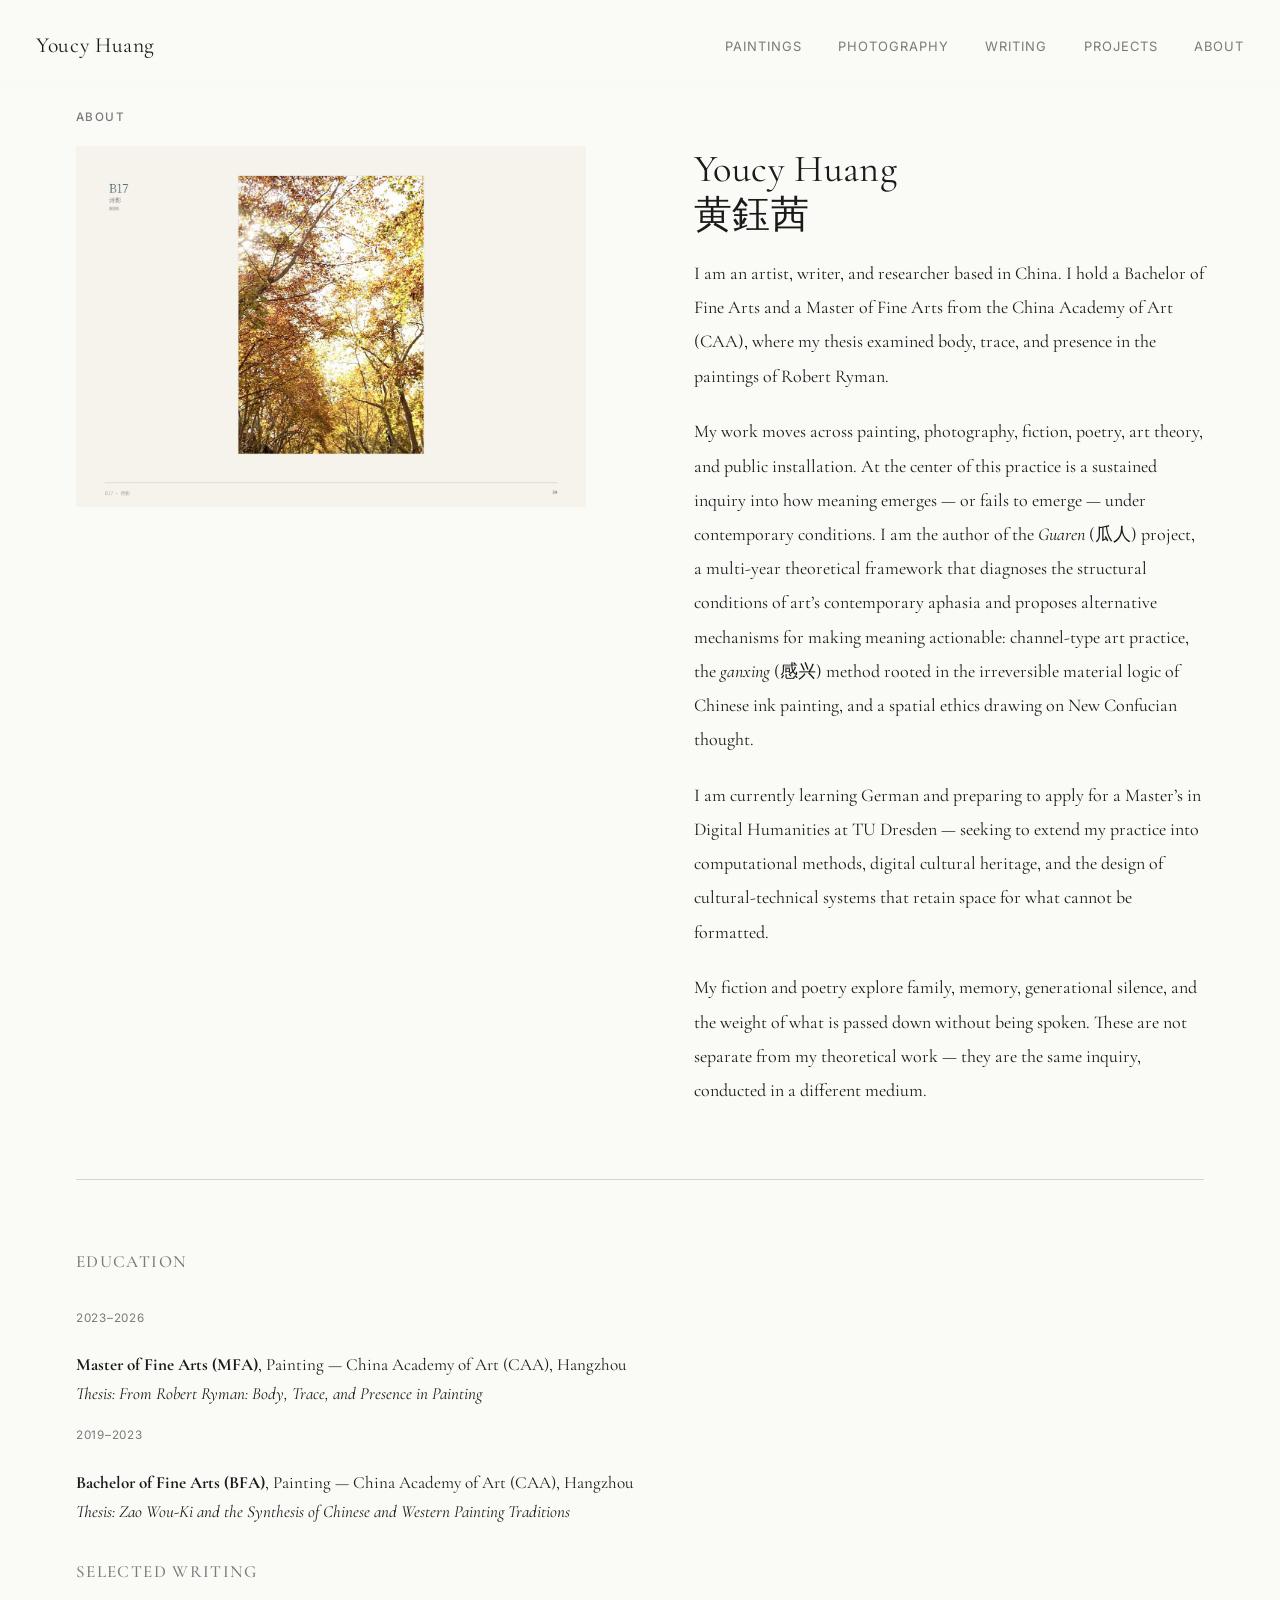
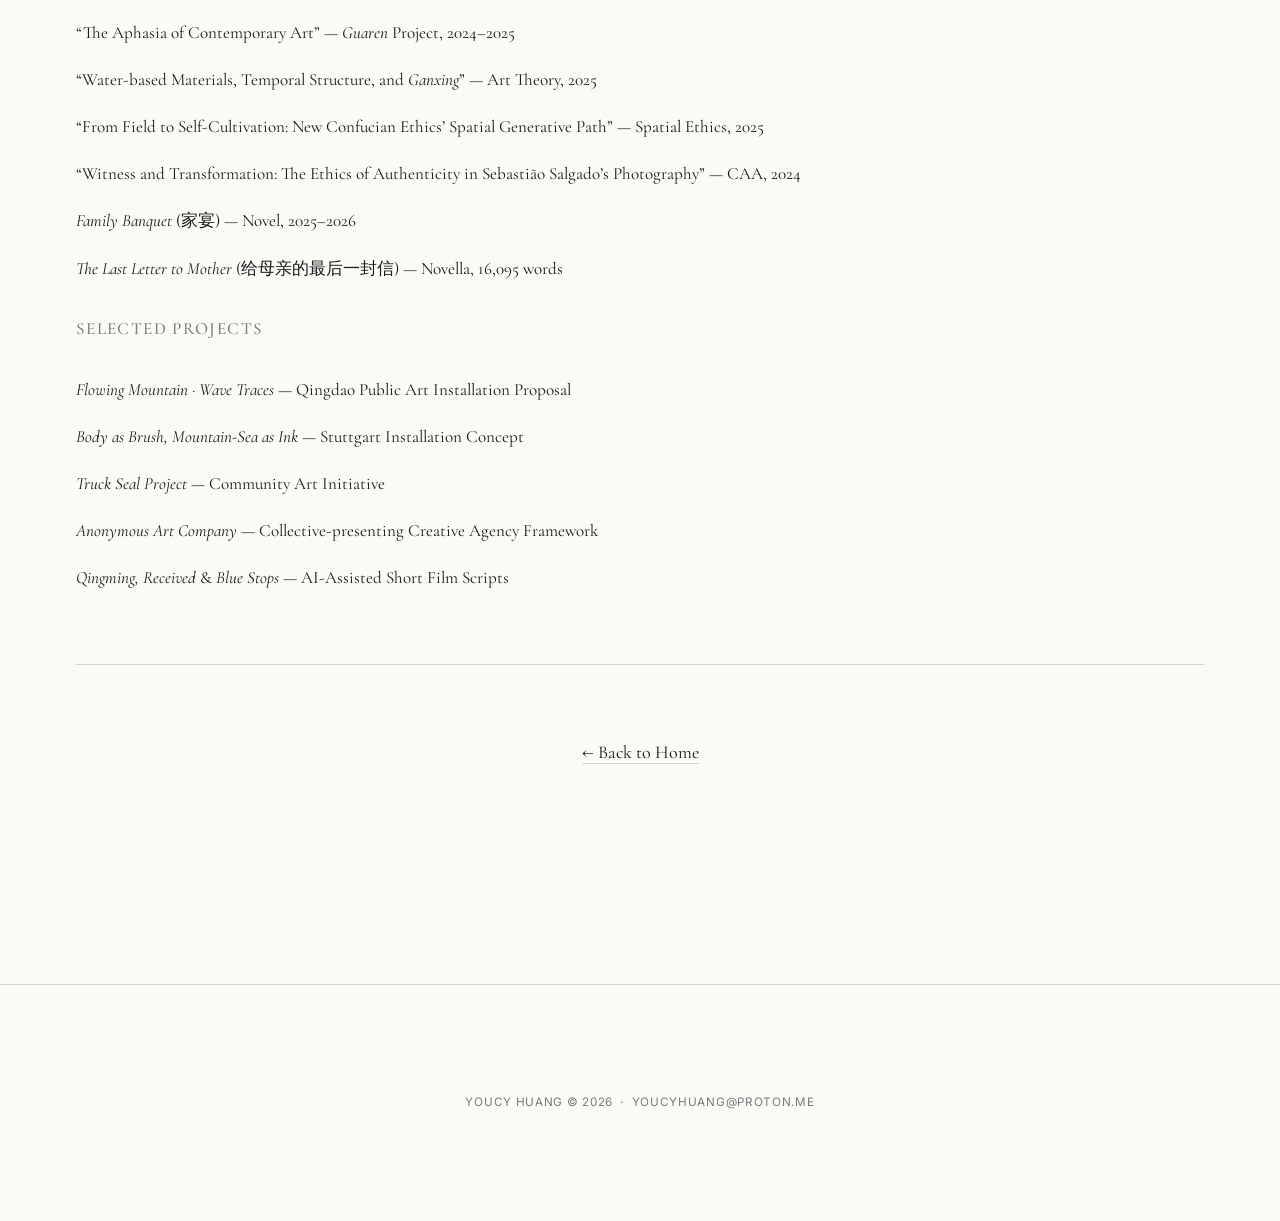
==== about.html @ d2e5f7a2 "Initial portfolio site — Cézanne catalog style - Clean HTML/CSS with pure static hosting for GitHub " ====
<!DOCTYPE html>
<html lang="en">
<head>
  <meta charset="UTF-8">
  <meta name="viewport" content="width=device-width, initial-scale=1.0">
  <title>About — Youcy Huang</title>
  <meta name="description" content="About Youcy Huang (黄鈺茜) — artist, writer, and researcher. BFA & MFA from China Academy of Art.">
  <link rel="stylesheet" href="assets/css/style.css">
  <link rel="icon" type="image/svg+xml" href="data:image/svg+xml,<svg xmlns='http://www.w3.org/2000/svg' viewBox='0 0 100 100'><text y='.9em' font-size='90'>山</text></svg>">
</head>
<body>

<nav class="nav">
  <a href="index.html" class="nav-logo">Youcy Huang</a>
  <button class="nav-mobile-toggle" aria-label="Menu" onclick="document.querySelector('.nav-links').classList.toggle('active')">
    <svg width="20" height="14" viewBox="0 0 20 14" fill="none" stroke="currentColor" stroke-width="1.5">
      <line x1="0" y1="1" x2="20" y2="1"/><line x1="0" y1="7" x2="20" y2="7"/><line x1="0" y1="13" x2="20" y2="13"/>
    </svg>
  </button>
  <ul class="nav-links">
    <li><a href="paintings.html">Paintings</a></li>
    <li><a href="photography.html">Photography</a></li>
    <li><a href="writing.html">Writing</a></li>
    <li><a href="projects.html">Projects</a></li>
    <li><a href="about.html">About</a></li>
  </ul>
</nav>

<main class="page">
  <section class="section">
    <p class="section-label">About</p>

    <div class="about-grid">
      <div class="about-image">
        <img src="assets/images/photography/photo_17.png" alt="Youcy Huang" loading="lazy">
      </div>
      <div class="about-text">
        <h2 style="margin-bottom: var(--gap-sm);">Youcy Huang<br>黄鈺茜</h2>
        <p>
          I am an artist, writer, and researcher based in China. I hold a Bachelor of Fine Arts and a Master of Fine Arts from the China Academy of Art (CAA), where my thesis examined body, trace, and presence in the paintings of Robert Ryman.
        </p>
        <p>
          My work moves across painting, photography, fiction, poetry, art theory, and public installation. At the center of this practice is a sustained inquiry into how meaning emerges — or fails to emerge — under contemporary conditions. I am the author of the <em>Guaren</em> (瓜人) project, a multi-year theoretical framework that diagnoses the structural conditions of art&rsquo;s contemporary aphasia and proposes alternative mechanisms for making meaning actionable: channel-type art practice, the <em>ganxing</em> (感兴) method rooted in the irreversible material logic of Chinese ink painting, and a spatial ethics drawing on New Confucian thought.
        </p>
        <p>
          I am currently learning German and preparing to apply for a Master&rsquo;s in Digital Humanities at TU Dresden — seeking to extend my practice into computational methods, digital cultural heritage, and the design of cultural-technical systems that retain space for what cannot be formatted.
        </p>
        <p>
          My fiction and poetry explore family, memory, generational silence, and the weight of what is passed down without being spoken. These are not separate from my theoretical work — they are the same inquiry, conducted in a different medium.
        </p>
      </div>
    </div>

    <!-- CV -->
    <div class="section-rule"></div>
    <h4>Education</h4>
    <div class="cv-section">
      <div class="cv-entry">
        <p class="date">2023–2026</p>
        <p class="desc"><strong>Master of Fine Arts (MFA)</strong>, Painting — China Academy of Art (CAA), Hangzhou<br>
        <em>Thesis: From Robert Ryman: Body, Trace, and Presence in Painting</em></p>
      </div>
      <div class="cv-entry">
        <p class="date">2019–2023</p>
        <p class="desc"><strong>Bachelor of Fine Arts (BFA)</strong>, Painting — China Academy of Art (CAA), Hangzhou<br>
        <em>Thesis: Zao Wou-Ki and the Synthesis of Chinese and Western Painting Traditions</em></p>
      </div>
    </div>

    <h4 style="margin-top: var(--gap-md);">Selected Writing</h4>
    <div class="cv-section">
      <div class="cv-entry">
        <p class="desc">“The Aphasia of Contemporary Art” — <em>Guaren</em> Project, 2024–2025</p>
      </div>
      <div class="cv-entry">
        <p class="desc">“Water-based Materials, Temporal Structure, and <em>Ganxing</em>” — Art Theory, 2025</p>
      </div>
      <div class="cv-entry">
        <p class="desc">“From Field to Self-Cultivation: New Confucian Ethics&rsquo; Spatial Generative Path” — Spatial Ethics, 2025</p>
      </div>
      <div class="cv-entry">
        <p class="desc">“Witness and Transformation: The Ethics of Authenticity in Sebastião Salgado&rsquo;s Photography” — CAA, 2024</p>
      </div>
      <div class="cv-entry">
        <p class="desc"><em>Family Banquet</em> (家宴) — Novel, 2025–2026</p>
      </div>
      <div class="cv-entry">
        <p class="desc"><em>The Last Letter to Mother</em> (给母亲的最后一封信) — Novella, 16,095 words</p>
      </div>
    </div>

    <h4 style="margin-top: var(--gap-md);">Selected Projects</h4>
    <div class="cv-section">
      <div class="cv-entry">
        <p class="desc"><em>Flowing Mountain · Wave Traces</em> — Qingdao Public Art Installation Proposal</p>
      </div>
      <div class="cv-entry">
        <p class="desc"><em>Body as Brush, Mountain-Sea as Ink</em> — Stuttgart Installation Concept</p>
      </div>
      <div class="cv-entry">
        <p class="desc"><em>Truck Seal Project</em> — Community Art Initiative</p>
      </div>
      <div class="cv-entry">
        <p class="desc"><em>Anonymous Art Company</em> — Collective-presenting Creative Agency Framework</p>
      </div>
      <div class="cv-entry">
        <p class="desc"><em>Qingming, Received</em> &amp; <em>Blue Stops</em> — AI-Assisted Short Film Scripts</p>
      </div>
    </div>

    <div class="section-rule"></div>
    <p style="text-align: center;">
      <a href="index.html">← Back to Home</a>
    </p>
  </section>
</main>

<footer class="footer">
  <p>Youcy Huang &copy; 2026 &nbsp;·&nbsp; youcyhuang@proton.me</p>
</footer>

<script src="assets/js/main.js"></script>
</body>
</html>
---- assets/css/style.css ----
/* ========================================
   Youcy Huang — Portfolio
   Cézanne Catalog Style
   ======================================== */

/* --- Fonts --- */
@import url('https://fonts.googleapis.com/css2?family=Cormorant+Garamond:ital,wght@0,300;0,400;0,500;0,600;1,300;1,400&family=Inter:wght@300;400;500&display=swap');

/* --- Reset & Base --- */
*, *::before, *::after { box-sizing: border-box; margin: 0; padding: 0; }

:root {
  --cream: #fafaf7;
  --warm-white: #f5f3ee;
  --paper: #f0ede5;
  --ink: #1a1a1a;
  --ink-light: #4a4a4a;
  --ink-muted: #7a7a7a;
  --rule: #d9d5cd;
  --serif: 'Cormorant Garamond', 'Garamond', 'Georgia', serif;
  --sans: 'Inter', 'Helvetica Neue', 'Arial', sans-serif;
  --gap-xs: 0.5rem;
  --gap-sm: 1rem;
  --gap-md: 2rem;
  --gap-lg: 4rem;
  --gap-xl: 6rem;
  --max-width: 1200px;
  --page-padding: 2rem;
}

html {
  font-size: 18px;
  scroll-behavior: smooth;
  -webkit-font-smoothing: antialiased;
  -moz-osx-font-smoothing: grayscale;
}

body {
  font-family: var(--serif);
  background: var(--cream);
  color: var(--ink);
  line-height: 1.7;
  min-height: 100vh;
}

/* --- Typography --- */
h1, h2, h3, h4, h5 {
  font-family: var(--serif);
  font-weight: 400;
  line-height: 1.2;
  letter-spacing: 0.01em;
}

h1 { font-size: clamp(2.5rem, 5vw, 4.5rem); font-weight: 300; }
h2 { font-size: clamp(1.6rem, 3vw, 2.2rem); font-weight: 400; }
h3 { font-size: 1.1rem; font-weight: 500; }
h4 { font-size: 0.95rem; font-weight: 500; text-transform: uppercase; letter-spacing: 0.08em; color: var(--ink-muted); }

p { margin-bottom: 1.2rem; }
p:last-child { margin-bottom: 0; }

a {
  color: var(--ink);
  text-decoration: none;
  border-bottom: 1px solid var(--rule);
  transition: border-color 0.3s, color 0.3s;
}
a:hover { border-bottom-color: var(--ink); }

small, .caption {
  font-family: var(--sans);
  font-size: 0.72rem;
  font-weight: 300;
  color: var(--ink-muted);
  letter-spacing: 0.03em;
}

blockquote {
  margin: var(--gap-md) 0;
  padding-left: var(--gap-md);
  border-left: 1px solid var(--rule);
  font-style: italic;
  color: var(--ink-light);
}

/* --- Navigation --- */
.nav {
  position: fixed;
  top: 0;
  left: 0;
  right: 0;
  z-index: 100;
  padding: 1.5rem var(--page-padding);
  background: linear-gradient(to bottom, var(--cream) 60%, transparent);
  display: flex;
  justify-content: space-between;
  align-items: center;
}

.nav-logo {
  font-family: var(--serif);
  font-size: 1.2rem;
  font-weight: 400;
  letter-spacing: 0.03em;
  border: none;
}
.nav-logo:hover { border: none; opacity: 0.7; }

.nav-links {
  display: flex;
  gap: var(--gap-md);
  list-style: none;
}

.nav-links a {
  font-family: var(--sans);
  font-size: 0.72rem;
  font-weight: 400;
  letter-spacing: 0.08em;
  text-transform: uppercase;
  border: none;
  color: var(--ink-muted);
  transition: color 0.3s;
}
.nav-links a:hover { color: var(--ink); border: none; }

.nav-mobile-toggle {
  display: none;
  background: none;
  border: none;
  cursor: pointer;
  padding: 0.5rem;
}

/* --- Layout --- */
.page {
  padding: 0 var(--page-padding);
  max-width: var(--max-width);
  margin: 0 auto;
}

.section {
  padding: var(--gap-xl) 0;
}

.section-label {
  font-family: var(--sans);
  font-size: 0.65rem;
  font-weight: 500;
  letter-spacing: 0.12em;
  text-transform: uppercase;
  color: var(--ink-muted);
  margin-bottom: var(--gap-sm);
}

.section-rule {
  width: 100%;
  height: 1px;
  background: var(--rule);
  margin: var(--gap-lg) 0;
}

/* --- Home / Hero --- */
.hero {
  min-height: 90vh;
  display: flex;
  flex-direction: column;
  justify-content: center;
  padding-top: 5rem;
}

.hero-title {
  font-size: clamp(3rem, 7vw, 6rem);
  font-weight: 300;
  letter-spacing: 0.02em;
  line-height: 1.05;
  margin-bottom: var(--gap-sm);
}

.hero-subtitle {
  font-family: var(--serif);
  font-size: clamp(1rem, 2vw, 1.3rem);
  font-style: italic;
  font-weight: 300;
  color: var(--ink-light);
  margin-bottom: var(--gap-lg);
}

.hero-statement {
  max-width: 620px;
  font-size: 1.05rem;
  line-height: 1.8;
  color: var(--ink-light);
}

/* --- Gallery Grid --- */
.gallery-grid {
  display: grid;
  grid-template-columns: repeat(auto-fill, minmax(280px, 1fr));
  gap: var(--gap-md);
}

.gallery-grid.wide {
  grid-template-columns: repeat(auto-fill, minmax(380px, 1fr));
}

.gallery-item {
  cursor: pointer;
  transition: opacity 0.3s;
}
.gallery-item:hover { opacity: 0.85; }

.gallery-item img {
  width: 100%;
  height: auto;
  display: block;
  background: var(--paper);
}

.gallery-caption {
  margin-top: var(--gap-xs);
  display: flex;
  justify-content: space-between;
  align-items: baseline;
}

.gallery-caption .title {
  font-family: var(--serif);
  font-style: italic;
  font-size: 0.9rem;
}

.gallery-caption .meta {
  font-family: var(--sans);
  font-size: 0.65rem;
  letter-spacing: 0.05em;
  color: var(--ink-muted);
  text-transform: uppercase;
}

/* --- Featured Image (full-bleed) --- */
.featured-image {
  width: 100%;
  margin: var(--gap-lg) 0;
}

.featured-image img {
  width: 100%;
  height: auto;
  display: block;
}

.featured-image .caption {
  margin-top: var(--gap-xs);
  text-align: right;
}

/* --- Writing / Text Layout --- */
.text-block {
  max-width: 640px;
  margin: 0 auto;
}

.text-block h2 {
  margin-bottom: var(--gap-sm);
}

.text-block .meta {
  font-family: var(--sans);
  font-size: 0.65rem;
  letter-spacing: 0.08em;
  color: var(--ink-muted);
  text-transform: uppercase;
  margin-bottom: var(--gap-md);
}

.writing-list {
  list-style: none;
}

.writing-list li {
  padding: var(--gap-sm) 0;
  border-bottom: 1px solid var(--rule);
}

.writing-list a {
  display: flex;
  justify-content: space-between;
  align-items: baseline;
  border: none;
  padding: var(--gap-xs) 0;
}
.writing-list a:hover { opacity: 0.6; border: none; }

.writing-list .title {
  font-family: var(--serif);
  font-size: 1.1rem;
  font-style: italic;
}

.writing-list .meta {
  font-family: var(--sans);
  font-size: 0.65rem;
  letter-spacing: 0.06em;
  color: var(--ink-muted);
  text-transform: uppercase;
  flex-shrink: 0;
  margin-left: var(--gap-md);
  margin-bottom: 0;
}

/* --- Project Cards --- */
.project-card {
  display: grid;
  grid-template-columns: 1fr 1fr;
  gap: var(--gap-lg);
  align-items: center;
  padding: var(--gap-md) 0;
  border-bottom: 1px solid var(--rule);
}

.project-card img {
  width: 100%;
  height: auto;
  display: block;
}

.project-card h3 {
  margin-bottom: var(--gap-xs);
}

.project-card p {
  font-size: 0.95rem;
  color: var(--ink-light);
}

/* --- About --- */
.about-grid {
  display: grid;
  grid-template-columns: 1fr 1fr;
  gap: var(--gap-xl);
  align-items: start;
}

.about-image img {
  width: 100%;
  height: auto;
  display: block;
}

.about-text p {
  font-size: 1rem;
  line-height: 1.9;
}

.cv-section {
  margin-top: var(--gap-md);
}

.cv-section h4 {
  margin-bottom: var(--gap-xs);
  margin-top: var(--gap-md);
}

.cv-entry {
  margin-bottom: var(--gap-sm);
}

.cv-entry .date {
  font-family: var(--sans);
  font-size: 0.65rem;
  letter-spacing: 0.06em;
  color: var(--ink-muted);
  text-transform: uppercase;
}

.cv-entry .desc {
  font-size: 0.95rem;
}

/* --- Footer --- */
.footer {
  padding: var(--gap-xl) var(--page-padding);
  text-align: center;
  border-top: 1px solid var(--rule);
  margin-top: var(--gap-xl);
}

.footer p {
  font-family: var(--sans);
  font-size: 0.65rem;
  color: var(--ink-muted);
  letter-spacing: 0.06em;
  text-transform: uppercase;
  margin: 0;
}

/* --- Lightbox --- */
.lightbox {
  display: none;
  position: fixed;
  inset: 0;
  z-index: 200;
  background: rgba(245, 243, 238, 0.97);
  cursor: pointer;
  align-items: center;
  justify-content: center;
}

.lightbox.active {
  display: flex;
}

.lightbox img {
  max-width: 90vw;
  max-height: 90vh;
  object-fit: contain;
  box-shadow: 0 4px 40px rgba(0,0,0,0.08);
}

.lightbox-close {
  position: absolute;
  top: 1.5rem;
  right: 1.5rem;
  font-family: var(--sans);
  font-size: 0.72rem;
  letter-spacing: 0.08em;
  text-transform: uppercase;
  color: var(--ink-muted);
  background: none;
  border: none;
  cursor: pointer;
  padding: 0.5rem;
}
.lightbox-close:hover { color: var(--ink); }

.lightbox-caption {
  position: absolute;
  bottom: 2rem;
  left: 50%;
  transform: translateX(-50%);
  text-align: center;
}

/* --- Responsive --- */
@media (max-width: 768px) {
  :root {
    --page-padding: 1.2rem;
    --gap-lg: 2rem;
    --gap-xl: 3rem;
  }

  html { font-size: 16px; }

  .nav-mobile-toggle { display: block; }

  .nav-links {
    display: none;
    position: absolute;
    top: 100%;
    left: 0;
    right: 0;
    background: var(--cream);
    flex-direction: column;
    padding: var(--gap-sm) var(--page-padding);
    border-bottom: 1px solid var(--rule);
  }

  .nav-links.active { display: flex; }

  .project-card {
    grid-template-columns: 1fr;
    gap: var(--gap-sm);
  }

  .about-grid {
    grid-template-columns: 1fr;
    gap: var(--gap-md);
  }

  .gallery-grid.wide {
    grid-template-columns: 1fr;
  }

  .writing-list .meta {
    display: block;
    margin-left: 0;
    margin-top: 0.2rem;
  }
}
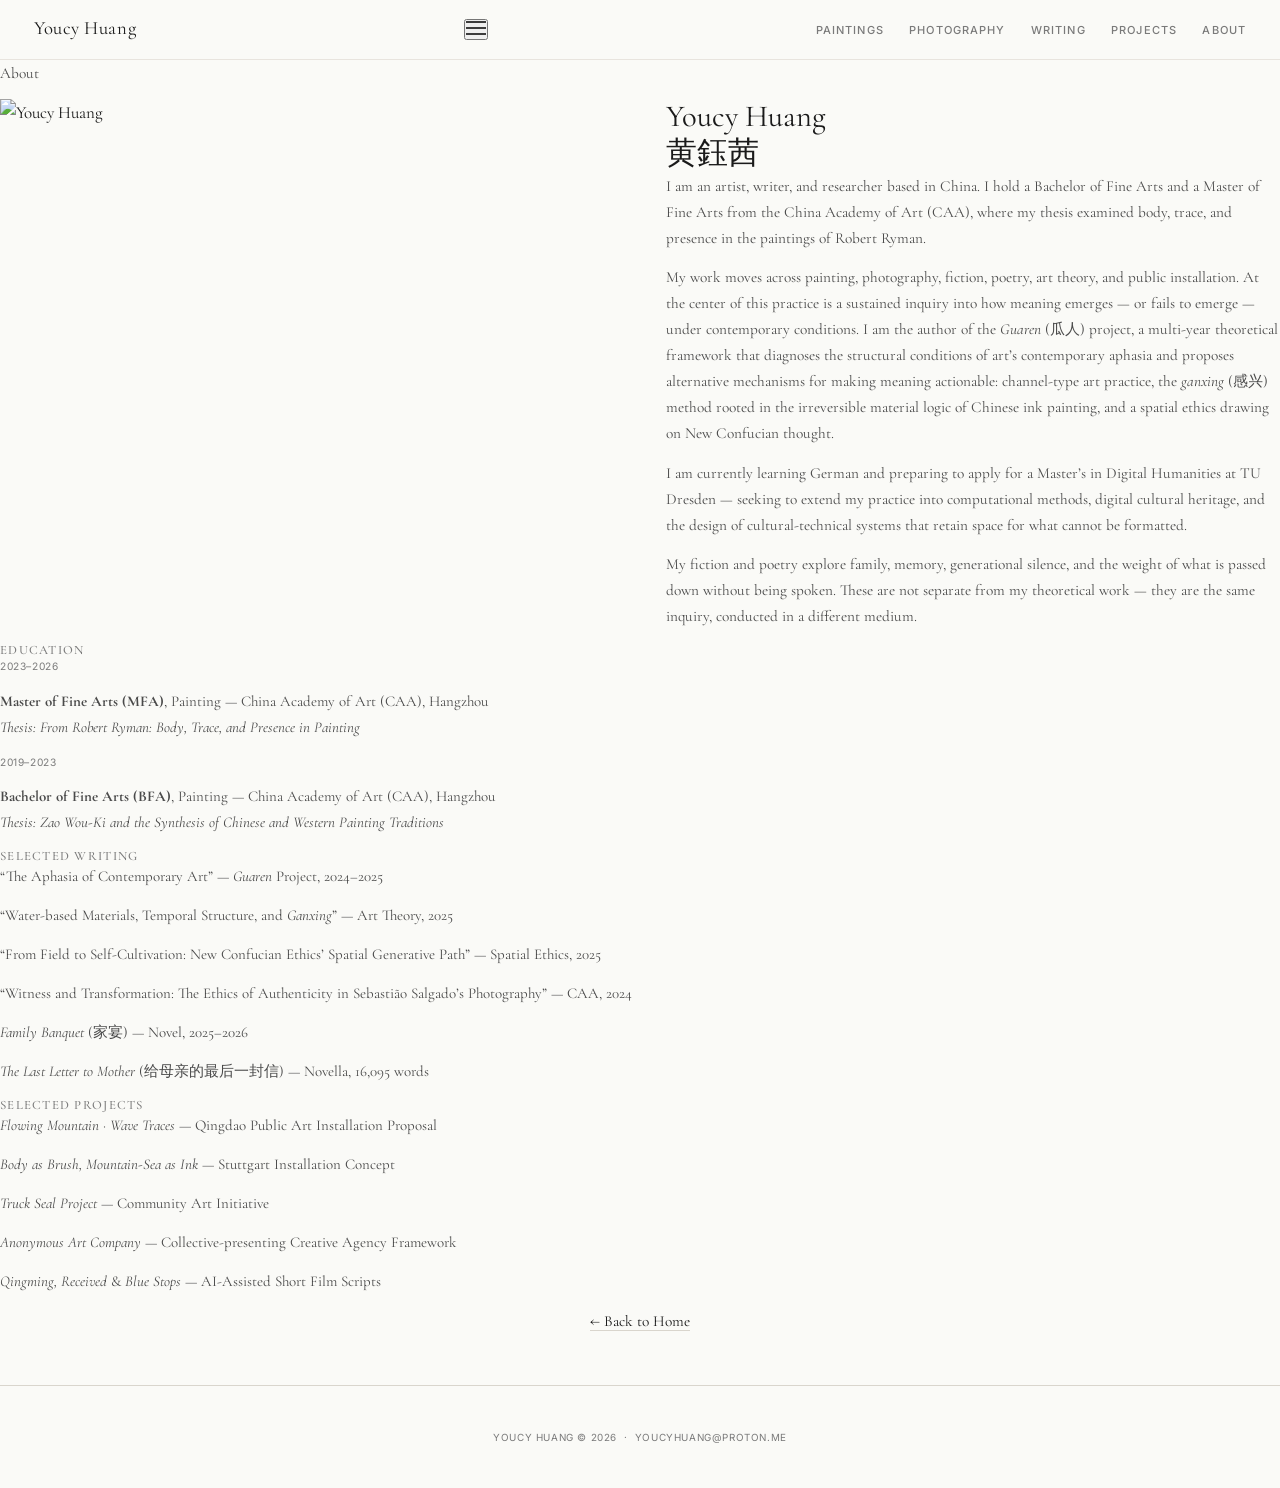
==== commit 254d73d3: "Clean up stale JS files, remove unused script references" ====
--- a/about.html
+++ b/about.html
@@ -119,6 +119,5 @@
   <p>Youcy Huang &copy; 2026 &nbsp;·&nbsp; youcyhuang@proton.me</p>
 </footer>
 
-<script src="assets/js/main.js"></script>
 </body>
 </html>
--- a/assets/css/style.css
+++ b/assets/css/style.css
@@ -1,490 +1,169 @@
 /* ========================================
-   Youcy Huang — Portfolio
-   Cézanne Catalog Style
+   Youcy Huang — Portfolio v3
+   Cézanne Catalogue Style
    ======================================== */
 
-/* --- Fonts --- */
-@import url('https://fonts.googleapis.com/css2?family=Cormorant+Garamond:ital,wght@0,300;0,400;0,500;0,600;1,300;1,400&family=Inter:wght@300;400;500&display=swap');
+@import url('https://fonts.googleapis.com/css2?family=Cormorant+Garamond:ital,wght@0,300;0,400;0,500;0,600;1,300;1,400&family=Inter:wght@300;400;500;600&display=swap');
 
-/* --- Reset & Base --- */
-*, *::before, *::after { box-sizing: border-box; margin: 0; padding: 0; }
+*,*::before,*::after{box-sizing:border-box;margin:0;padding:0}
 
-:root {
-  --cream: #fafaf7;
-  --warm-white: #f5f3ee;
-  --paper: #f0ede5;
-  --ink: #1a1a1a;
-  --ink-light: #4a4a4a;
-  --ink-muted: #7a7a7a;
-  --rule: #d9d5cd;
-  --serif: 'Cormorant Garamond', 'Garamond', 'Georgia', serif;
-  --sans: 'Inter', 'Helvetica Neue', 'Arial', sans-serif;
-  --gap-xs: 0.5rem;
-  --gap-sm: 1rem;
-  --gap-md: 2rem;
-  --gap-lg: 4rem;
-  --gap-xl: 6rem;
-  --max-width: 1200px;
-  --page-padding: 2rem;
+:root{
+  --cream:#fafaf7; --warm:#f5f3ee; --paper:#f0ede5;
+  --ink:#1a1a1a; --ink-light:#4a4a4a; --muted:#7a7a7a; --faint:#b0aca5;
+  --rule:#d9d5cd; --rule-light:#e8e4de;
+  --serif:'Cormorant Garamond','Garamond','Georgia',serif;
+  --sans:'Inter','Helvetica Neue','Arial',sans-serif;
+  --nav-h:3.5rem;
+  --thumb-size: 200px;
 }
+html{font-size:17px;scroll-behavior:smooth;-webkit-font-smoothing:antialiased}
+body{font-family:var(--serif);background:var(--cream);color:var(--ink);line-height:1.7}
 
-html {
-  font-size: 18px;
-  scroll-behavior: smooth;
-  -webkit-font-smoothing: antialiased;
-  -moz-osx-font-smoothing: grayscale;
+/* Typography */
+h1,h2,h3,h4{font-family:var(--serif);font-weight:400;line-height:1.2}
+h1{font-size:clamp(2.5rem,5vw,4rem);font-weight:300;letter-spacing:.02em}
+h2{font-size:clamp(1.4rem,2.5vw,1.8rem)}
+h3{font-size:1rem;font-weight:500}
+h4{font-size:.75rem;font-weight:500;text-transform:uppercase;letter-spacing:.1em;color:var(--muted)}
+p{font-size:.9rem;color:var(--ink-light);margin-bottom:.8rem}
+a{color:var(--ink);text-decoration:none;border-bottom:1px solid var(--rule);transition:border-color .2s}
+a:hover{border-bottom-color:var(--ink)}
+
+/* Navigation */
+.nav{position:fixed;top:0;left:0;right:0;z-index:100;height:var(--nav-h);padding:0 2rem;background:rgba(250,250,247,.93);backdrop-filter:blur(8px);border-bottom:1px solid var(--rule-light);display:flex;justify-content:space-between;align-items:center}
+.nav-logo{font-family:var(--serif);font-size:1.1rem;letter-spacing:.03em;border:none}
+.nav-logo:hover{border:none;opacity:.6}
+.nav-links{display:flex;gap:1.5rem;list-style:none}
+.nav-links a{font-family:var(--sans);font-size:.65rem;font-weight:500;letter-spacing:.1em;text-transform:uppercase;border:none;color:var(--muted)}
+.nav-links a:hover,.nav-links a.active{color:var(--ink)}
+.nav-links a.active::after{content:'';display:block;width:100%;height:1px;background:var(--ink);margin-top:2px}
+
+/* Page */
+.page{padding-top:var(--nav-h)}
+.page-inner{max-width:1340px;margin:0 auto;padding:2.5rem 2rem}
+
+/* ============================================= */
+/* PAINTINGS — CÉZANNE CATALOGUE STYLE            */
+/* ============================================= */
+
+/* Toolbar */
+.catalog-toolbar{display:flex;justify-content:space-between;align-items:center;padding-bottom:1.5rem;border-bottom:1px solid var(--rule);margin-bottom:2rem;flex-wrap:wrap;gap:1rem}
+.catalog-toolbar h1{font-size:1.6rem;font-weight:400;margin:0}
+.catalog-controls{display:flex;align-items:center;gap:1rem}
+.catalog-controls label{font-family:var(--sans);font-size:.62rem;letter-spacing:.06em;text-transform:uppercase;color:var(--muted)}
+.catalog-controls input[type=range]{width:100px;accent-color:var(--ink)}
+
+/* Period section */
+.period-section{margin-bottom:3rem}
+.period-head{display:flex;justify-content:space-between;align-items:baseline;padding:1rem 0;border-bottom:1px solid var(--rule-light);margin-bottom:1.2rem}
+.period-head h2{font-size:1.2rem;font-weight:500}
+.period-head .years{font-family:var(--sans);font-size:.62rem;letter-spacing:.08em;color:var(--muted);text-transform:uppercase}
+.period-desc{max-width:640px;font-size:.85rem;color:var(--ink-light);margin-bottom:1.2rem;line-height:1.7}
+
+/* Catalogue grid — CSS Grid with user-adjustable column width */
+.catalogue-grid{
+  display:grid;
+  grid-template-columns:repeat(auto-fill, minmax(var(--thumb-size), 1fr));
+  gap:1.5rem;
 }
+.catalogue-item{cursor:pointer;transition:opacity .2s}
+.catalogue-item:hover{opacity:.82}
+.catalogue-item img{width:100%;height:auto;display:block;background:var(--paper)}
+.catalogue-item .cat-info{margin-top:.4rem}
+.catalogue-item .cat-title{display:block;font-family:var(--serif);font-style:italic;font-size:.82rem}
+.catalogue-item .cat-meta{font-family:var(--sans);font-size:.58rem;color:var(--muted);letter-spacing:.04em;text-transform:uppercase}
 
-body {
-  font-family: var(--serif);
-  background: var(--cream);
-  color: var(--ink);
-  line-height: 1.7;
-  min-height: 100vh;
+/* Annotation panel */
+.ann-panel{display:none;position:fixed;right:0;top:var(--nav-h);bottom:0;width:380px;background:var(--cream);border-left:1px solid var(--rule);padding:2rem 1.5rem;overflow-y:auto;z-index:90;box-shadow:-4px 0 30px rgba(0,0,0,.04)}
+.ann-panel.open{display:block}
+.ann-panel .ann-close{font-family:var(--sans);font-size:.62rem;letter-spacing:.08em;text-transform:uppercase;color:var(--muted);cursor:pointer;background:none;border:none;margin-bottom:1.5rem;display:block}
+.ann-panel h3{font-style:italic;margin-bottom:.3rem}
+.ann-panel .meta{font-family:var(--sans);font-size:.6rem;color:var(--muted);margin-bottom:1rem}
+.ann-panel textarea{width:100%;min-height:180px;border:1px solid var(--rule-light);background:var(--warm);font-family:var(--serif);font-size:.85rem;line-height:1.8;padding:.8rem;resize:vertical;outline:none}
+.ann-panel .save-btn{font-family:var(--sans);font-size:.62rem;letter-spacing:.06em;text-transform:uppercase;background:var(--ink);color:var(--cream);border:none;padding:6px 14px;cursor:pointer;margin-top:.5rem}
+
+/* Lightbox */
+.lightbox{display:none;position:fixed;inset:0;z-index:200;background:rgba(245,243,238,.97);cursor:pointer;align-items:center;justify-content:center}
+.lightbox.on{display:flex}
+.lightbox img{max-width:93vw;max-height:93vh;object-fit:contain;box-shadow:0 4px 40px rgba(0,0,0,.05)}
+.lightbox .lb-close{position:absolute;top:1rem;right:1.5rem;font-family:var(--sans);font-size:.65rem;letter-spacing:.08em;text-transform:uppercase;color:var(--muted);background:none;border:none;cursor:pointer}
+
+/* ============================================= */
+/* WRITING PAGE                                   */
+/* ============================================= */
+.writing-layout{display:grid;grid-template-columns:1fr 360px;gap:3rem;align-items:start}
+.writing-cat{margin-bottom:2.5rem}
+.writing-cat h4{margin-bottom:.8rem}
+.doc-list{list-style:none}
+.doc-item{padding:.7rem 0;border-bottom:1px solid var(--rule-light)}
+.doc-item .doc-title{font-weight:600;font-size:.95rem;display:block;margin-bottom:2px}
+.doc-item .doc-desc{font-family:var(--serif);font-style:italic;font-size:.78rem;color:var(--ink-light);font-weight:300}
+.doc-item .doc-year{font-family:var(--sans);font-size:.58rem;color:var(--faint);letter-spacing:.05em;text-transform:uppercase}
+
+/* Search sidebar */
+.search-box{position:sticky;top:calc(var(--nav-h) + 2.5rem);background:var(--warm);border:1px solid var(--rule-light);padding:1.3rem;border-radius:3px}
+.search-box h4{margin-bottom:.6rem}
+.search-box input{width:100%;padding:.6rem;border:1px solid var(--rule);background:var(--cream);font-family:var(--sans);font-size:.72rem;outline:none;margin-bottom:.4rem}
+.search-box input:focus{border-color:var(--ink)}
+.search-box .hint{font-family:var(--sans);font-size:.55rem;color:var(--faint);letter-spacing:.03em;margin-bottom:.8rem}
+.search-results{max-height:360px;overflow-y:auto}
+.sr-item{padding:.5rem 0;border-bottom:1px solid var(--rule-light);cursor:pointer;font-size:.8rem}
+.sr-item:hover{opacity:.7}
+.sr-item .sr-title{font-weight:600}
+.sr-item .sr-excerpt{font-size:.65rem;color:var(--muted);font-family:var(--sans)}
+.sr-empty{font-size:.72rem;color:var(--muted);font-style:italic}
+
+/* ============================================= */
+/* DIGITAL / PROJECTS / ABOUT                    */
+/* ============================================= */
+.card-grid{display:grid;grid-template-columns:repeat(auto-fill,minmax(320px,1fr));gap:1.5rem}
+.card{border:1px solid var(--rule-light);padding:1.5rem;border-radius:3px;transition:all .2s}
+.card:hover{border-color:var(--rule);background:var(--warm)}
+.card h3{margin-bottom:.4rem}
+.card .desc{font-size:.82rem;color:var(--ink-light)}
+.card .tag{font-family:var(--sans);font-size:.58rem;letter-spacing:.05em;color:var(--faint);text-transform:uppercase;margin-top:.8rem;display:block}
+
+.about-grid{display:grid;grid-template-columns:1fr 1fr;gap:3rem;align-items:start}
+.cv-entry{margin-bottom:.8rem}
+.cv-entry .date{font-family:var(--sans);font-size:.6rem;letter-spacing:.06em;color:var(--muted);text-transform:uppercase}
+.cv-entry .desc{font-size:.88rem}
+
+/* Footer */
+.footer{padding:2.5rem 2rem;text-align:center;border-top:1px solid var(--rule);margin-top:3rem}
+.footer p{font-family:var(--sans);font-size:.58rem;color:var(--muted);letter-spacing:.06em;text-transform:uppercase;margin:0}
+
+/* Rule divider */
+.rule{width:100%;height:1px;background:var(--rule);margin:2.5rem 0}
+
+/* Section label */
+.sec-label{font-family:var(--sans);font-size:.6rem;font-weight:500;letter-spacing:.12em;text-transform:uppercase;color:var(--muted);margin-bottom:.5rem}
+
+/* Index grid */
+.idx-grid{display:grid;grid-template-columns:repeat(auto-fill,minmax(280px,1fr));gap:1.5rem;margin-top:1rem}
+.idx-item{cursor:pointer;transition:opacity .2s}
+.idx-item:hover{opacity:.8}
+.idx-item img{width:100%;height:auto;display:block;background:var(--paper)}
+.idx-item .idx-cap{margin-top:.4rem;display:flex;justify-content:space-between;align-items:baseline}
+.idx-item .idx-title{font-family:var(--serif);font-style:italic;font-size:.88rem}
+.idx-item .idx-meta{font-family:var(--sans);font-size:.58rem;color:var(--muted);letter-spacing:.04em;text-transform:uppercase}
+
+/* Homepage section links */
+.hp-link{display:grid;grid-template-columns:1fr 1fr;gap:2rem;align-items:center;padding:1.5rem 0;border-bottom:1px solid var(--rule-light);text-decoration:none;border-bottom:1px solid var(--rule-light)}
+.hp-link:hover{border-bottom-color:var(--rule)}
+.hp-link img{width:100%;height:auto;display:block}
+@media(max-width:700px){.hp-link{grid-template-columns:1fr;gap:1rem}}
+
+/* Responsive */
+@media(max-width:860px){
+  .writing-layout{grid-template-columns:1fr}
+  .search-box{position:static;margin-top:2rem}
+  .ann-panel{width:100%;left:0}
+  .about-grid{grid-template-columns:1fr}
 }
-
-/* --- Typography --- */
-h1, h2, h3, h4, h5 {
-  font-family: var(--serif);
-  font-weight: 400;
-  line-height: 1.2;
-  letter-spacing: 0.01em;
+@media(max-width:540px){
+  html{font-size:15px}
+  .page-inner{padding:1.5rem 1rem}
+  .nav{padding:0 1rem}
+  .nav-links{gap:.8rem}
+  .nav-links a{font-size:.58rem}
 }
-
-h1 { font-size: clamp(2.5rem, 5vw, 4.5rem); font-weight: 300; }
-h2 { font-size: clamp(1.6rem, 3vw, 2.2rem); font-weight: 400; }
-h3 { font-size: 1.1rem; font-weight: 500; }
-h4 { font-size: 0.95rem; font-weight: 500; text-transform: uppercase; letter-spacing: 0.08em; color: var(--ink-muted); }
-
-p { margin-bottom: 1.2rem; }
-p:last-child { margin-bottom: 0; }
-
-a {
-  color: var(--ink);
-  text-decoration: none;
-  border-bottom: 1px solid var(--rule);
-  transition: border-color 0.3s, color 0.3s;
-}
-a:hover { border-bottom-color: var(--ink); }
-
-small, .caption {
-  font-family: var(--sans);
-  font-size: 0.72rem;
-  font-weight: 300;
-  color: var(--ink-muted);
-  letter-spacing: 0.03em;
-}
-
-blockquote {
-  margin: var(--gap-md) 0;
-  padding-left: var(--gap-md);
-  border-left: 1px solid var(--rule);
-  font-style: italic;
-  color: var(--ink-light);
-}
-
-/* --- Navigation --- */
-.nav {
-  position: fixed;
-  top: 0;
-  left: 0;
-  right: 0;
-  z-index: 100;
-  padding: 1.5rem var(--page-padding);
-  background: linear-gradient(to bottom, var(--cream) 60%, transparent);
-  display: flex;
-  justify-content: space-between;
-  align-items: center;
-}
-
-.nav-logo {
-  font-family: var(--serif);
-  font-size: 1.2rem;
-  font-weight: 400;
-  letter-spacing: 0.03em;
-  border: none;
-}
-.nav-logo:hover { border: none; opacity: 0.7; }
-
-.nav-links {
-  display: flex;
-  gap: var(--gap-md);
-  list-style: none;
-}
-
-.nav-links a {
-  font-family: var(--sans);
-  font-size: 0.72rem;
-  font-weight: 400;
-  letter-spacing: 0.08em;
-  text-transform: uppercase;
-  border: none;
-  color: var(--ink-muted);
-  transition: color 0.3s;
-}
-.nav-links a:hover { color: var(--ink); border: none; }
-
-.nav-mobile-toggle {
-  display: none;
-  background: none;
-  border: none;
-  cursor: pointer;
-  padding: 0.5rem;
-}
-
-/* --- Layout --- */
-.page {
-  padding: 0 var(--page-padding);
-  max-width: var(--max-width);
-  margin: 0 auto;
-}
-
-.section {
-  padding: var(--gap-xl) 0;
-}
-
-.section-label {
-  font-family: var(--sans);
-  font-size: 0.65rem;
-  font-weight: 500;
-  letter-spacing: 0.12em;
-  text-transform: uppercase;
-  color: var(--ink-muted);
-  margin-bottom: var(--gap-sm);
-}
-
-.section-rule {
-  width: 100%;
-  height: 1px;
-  background: var(--rule);
-  margin: var(--gap-lg) 0;
-}
-
-/* --- Home / Hero --- */
-.hero {
-  min-height: 90vh;
-  display: flex;
-  flex-direction: column;
-  justify-content: center;
-  padding-top: 5rem;
-}
-
-.hero-title {
-  font-size: clamp(3rem, 7vw, 6rem);
-  font-weight: 300;
-  letter-spacing: 0.02em;
-  line-height: 1.05;
-  margin-bottom: var(--gap-sm);
-}
-
-.hero-subtitle {
-  font-family: var(--serif);
-  font-size: clamp(1rem, 2vw, 1.3rem);
-  font-style: italic;
-  font-weight: 300;
-  color: var(--ink-light);
-  margin-bottom: var(--gap-lg);
-}
-
-.hero-statement {
-  max-width: 620px;
-  font-size: 1.05rem;
-  line-height: 1.8;
-  color: var(--ink-light);
-}
-
-/* --- Gallery Grid --- */
-.gallery-grid {
-  display: grid;
-  grid-template-columns: repeat(auto-fill, minmax(280px, 1fr));
-  gap: var(--gap-md);
-}
-
-.gallery-grid.wide {
-  grid-template-columns: repeat(auto-fill, minmax(380px, 1fr));
-}
-
-.gallery-item {
-  cursor: pointer;
-  transition: opacity 0.3s;
-}
-.gallery-item:hover { opacity: 0.85; }
-
-.gallery-item img {
-  width: 100%;
-  height: auto;
-  display: block;
-  background: var(--paper);
-}
-
-.gallery-caption {
-  margin-top: var(--gap-xs);
-  display: flex;
-  justify-content: space-between;
-  align-items: baseline;
-}
-
-.gallery-caption .title {
-  font-family: var(--serif);
-  font-style: italic;
-  font-size: 0.9rem;
-}
-
-.gallery-caption .meta {
-  font-family: var(--sans);
-  font-size: 0.65rem;
-  letter-spacing: 0.05em;
-  color: var(--ink-muted);
-  text-transform: uppercase;
-}
-
-/* --- Featured Image (full-bleed) --- */
-.featured-image {
-  width: 100%;
-  margin: var(--gap-lg) 0;
-}
-
-.featured-image img {
-  width: 100%;
-  height: auto;
-  display: block;
-}
-
-.featured-image .caption {
-  margin-top: var(--gap-xs);
-  text-align: right;
-}
-
-/* --- Writing / Text Layout --- */
-.text-block {
-  max-width: 640px;
-  margin: 0 auto;
-}
-
-.text-block h2 {
-  margin-bottom: var(--gap-sm);
-}
-
-.text-block .meta {
-  font-family: var(--sans);
-  font-size: 0.65rem;
-  letter-spacing: 0.08em;
-  color: var(--ink-muted);
-  text-transform: uppercase;
-  margin-bottom: var(--gap-md);
-}
-
-.writing-list {
-  list-style: none;
-}
-
-.writing-list li {
-  padding: var(--gap-sm) 0;
-  border-bottom: 1px solid var(--rule);
-}
-
-.writing-list a {
-  display: flex;
-  justify-content: space-between;
-  align-items: baseline;
-  border: none;
-  padding: var(--gap-xs) 0;
-}
-.writing-list a:hover { opacity: 0.6; border: none; }
-
-.writing-list .title {
-  font-family: var(--serif);
-  font-size: 1.1rem;
-  font-style: italic;
-}
-
-.writing-list .meta {
-  font-family: var(--sans);
-  font-size: 0.65rem;
-  letter-spacing: 0.06em;
-  color: var(--ink-muted);
-  text-transform: uppercase;
-  flex-shrink: 0;
-  margin-left: var(--gap-md);
-  margin-bottom: 0;
-}
-
-/* --- Project Cards --- */
-.project-card {
-  display: grid;
-  grid-template-columns: 1fr 1fr;
-  gap: var(--gap-lg);
-  align-items: center;
-  padding: var(--gap-md) 0;
-  border-bottom: 1px solid var(--rule);
-}
-
-.project-card img {
-  width: 100%;
-  height: auto;
-  display: block;
-}
-
-.project-card h3 {
-  margin-bottom: var(--gap-xs);
-}
-
-.project-card p {
-  font-size: 0.95rem;
-  color: var(--ink-light);
-}
-
-/* --- About --- */
-.about-grid {
-  display: grid;
-  grid-template-columns: 1fr 1fr;
-  gap: var(--gap-xl);
-  align-items: start;
-}
-
-.about-image img {
-  width: 100%;
-  height: auto;
-  display: block;
-}
-
-.about-text p {
-  font-size: 1rem;
-  line-height: 1.9;
-}
-
-.cv-section {
-  margin-top: var(--gap-md);
-}
-
-.cv-section h4 {
-  margin-bottom: var(--gap-xs);
-  margin-top: var(--gap-md);
-}
-
-.cv-entry {
-  margin-bottom: var(--gap-sm);
-}
-
-.cv-entry .date {
-  font-family: var(--sans);
-  font-size: 0.65rem;
-  letter-spacing: 0.06em;
-  color: var(--ink-muted);
-  text-transform: uppercase;
-}
-
-.cv-entry .desc {
-  font-size: 0.95rem;
-}
-
-/* --- Footer --- */
-.footer {
-  padding: var(--gap-xl) var(--page-padding);
-  text-align: center;
-  border-top: 1px solid var(--rule);
-  margin-top: var(--gap-xl);
-}
-
-.footer p {
-  font-family: var(--sans);
-  font-size: 0.65rem;
-  color: var(--ink-muted);
-  letter-spacing: 0.06em;
-  text-transform: uppercase;
-  margin: 0;
-}
-
-/* --- Lightbox --- */
-.lightbox {
-  display: none;
-  position: fixed;
-  inset: 0;
-  z-index: 200;
-  background: rgba(245, 243, 238, 0.97);
-  cursor: pointer;
-  align-items: center;
-  justify-content: center;
-}
-
-.lightbox.active {
-  display: flex;
-}
-
-.lightbox img {
-  max-width: 90vw;
-  max-height: 90vh;
-  object-fit: contain;
-  box-shadow: 0 4px 40px rgba(0,0,0,0.08);
-}
-
-.lightbox-close {
-  position: absolute;
-  top: 1.5rem;
-  right: 1.5rem;
-  font-family: var(--sans);
-  font-size: 0.72rem;
-  letter-spacing: 0.08em;
-  text-transform: uppercase;
-  color: var(--ink-muted);
-  background: none;
-  border: none;
-  cursor: pointer;
-  padding: 0.5rem;
-}
-.lightbox-close:hover { color: var(--ink); }
-
-.lightbox-caption {
-  position: absolute;
-  bottom: 2rem;
-  left: 50%;
-  transform: translateX(-50%);
-  text-align: center;
-}
-
-/* --- Responsive --- */
-@media (max-width: 768px) {
-  :root {
-    --page-padding: 1.2rem;
-    --gap-lg: 2rem;
-    --gap-xl: 3rem;
-  }
-
-  html { font-size: 16px; }
-
-  .nav-mobile-toggle { display: block; }
-
-  .nav-links {
-    display: none;
-    position: absolute;
-    top: 100%;
-    left: 0;
-    right: 0;
-    background: var(--cream);
-    flex-direction: column;
-    padding: var(--gap-sm) var(--page-padding);
-    border-bottom: 1px solid var(--rule);
-  }
-
-  .nav-links.active { display: flex; }
-
-  .project-card {
-    grid-template-columns: 1fr;
-    gap: var(--gap-sm);
-  }
-
-  .about-grid {
-    grid-template-columns: 1fr;
-    gap: var(--gap-md);
-  }
-
-  .gallery-grid.wide {
-    grid-template-columns: 1fr;
-  }
-
-  .writing-list .meta {
-    display: block;
-    margin-left: 0;
-    margin-top: 0.2rem;
-  }
-}
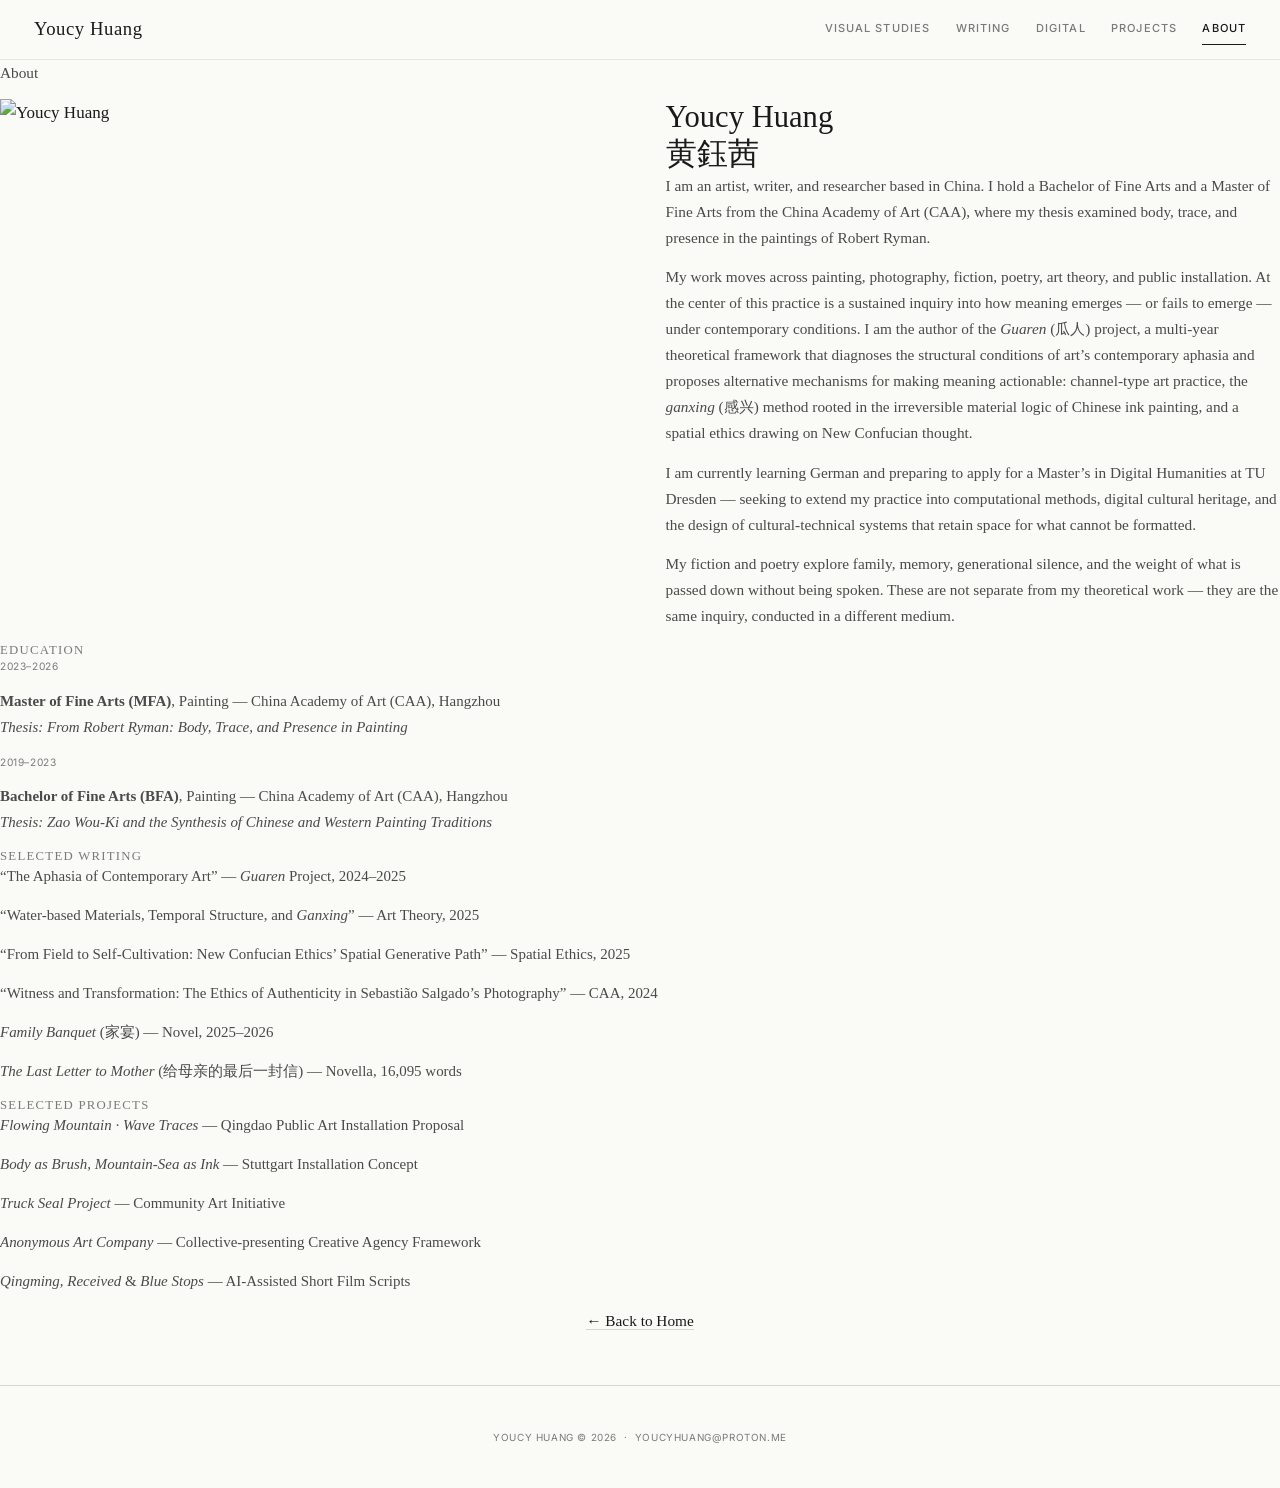
==== commit cdfd8e72: "v6: Visual Studies archive, Georgia font, editable writing meta - Renamed Paintings → Visual Studies" ====
--- a/about.html
+++ b/about.html
@@ -12,17 +12,12 @@
 
 <nav class="nav">
   <a href="index.html" class="nav-logo">Youcy Huang</a>
-  <button class="nav-mobile-toggle" aria-label="Menu" onclick="document.querySelector('.nav-links').classList.toggle('active')">
-    <svg width="20" height="14" viewBox="0 0 20 14" fill="none" stroke="currentColor" stroke-width="1.5">
-      <line x1="0" y1="1" x2="20" y2="1"/><line x1="0" y1="7" x2="20" y2="7"/><line x1="0" y1="13" x2="20" y2="13"/>
-    </svg>
-  </button>
   <ul class="nav-links">
-    <li><a href="paintings.html">Paintings</a></li>
-    <li><a href="photography.html">Photography</a></li>
+    <li><a href="visual-studies.html">Visual Studies</a></li>
     <li><a href="writing.html">Writing</a></li>
+    <li><a href="digital.html">Digital</a></li>
     <li><a href="projects.html">Projects</a></li>
-    <li><a href="about.html">About</a></li>
+    <li><a href="about.html" class="active">About</a></li>
   </ul>
 </nav>
 
--- a/assets/css/style.css
+++ b/assets/css/style.css
@@ -3,7 +3,7 @@
    Cézanne Catalogue Style
    ======================================== */
 
-@import url('https://fonts.googleapis.com/css2?family=Cormorant+Garamond:ital,wght@0,300;0,400;0,500;0,600;1,300;1,400&family=Inter:wght@300;400;500;600&display=swap');
+@import url('https://fonts.googleapis.com/css2?family=Inter:wght@300;400;500;600&display=swap');
 
 *,*::before,*::after{box-sizing:border-box;margin:0;padding:0}
 
@@ -11,7 +11,7 @@
   --cream:#fafaf7; --warm:#f5f3ee; --paper:#f0ede5;
   --ink:#1a1a1a; --ink-light:#4a4a4a; --muted:#7a7a7a; --faint:#b0aca5;
   --rule:#d9d5cd; --rule-light:#e8e4de;
-  --serif:'Cormorant Garamond','Garamond','Georgia',serif;
+  --serif:'Georgia','Times New Roman',serif;
   --sans:'Inter','Helvetica Neue','Arial',sans-serif;
   --nav-h:3.5rem;
   --thumb-size: 200px;
